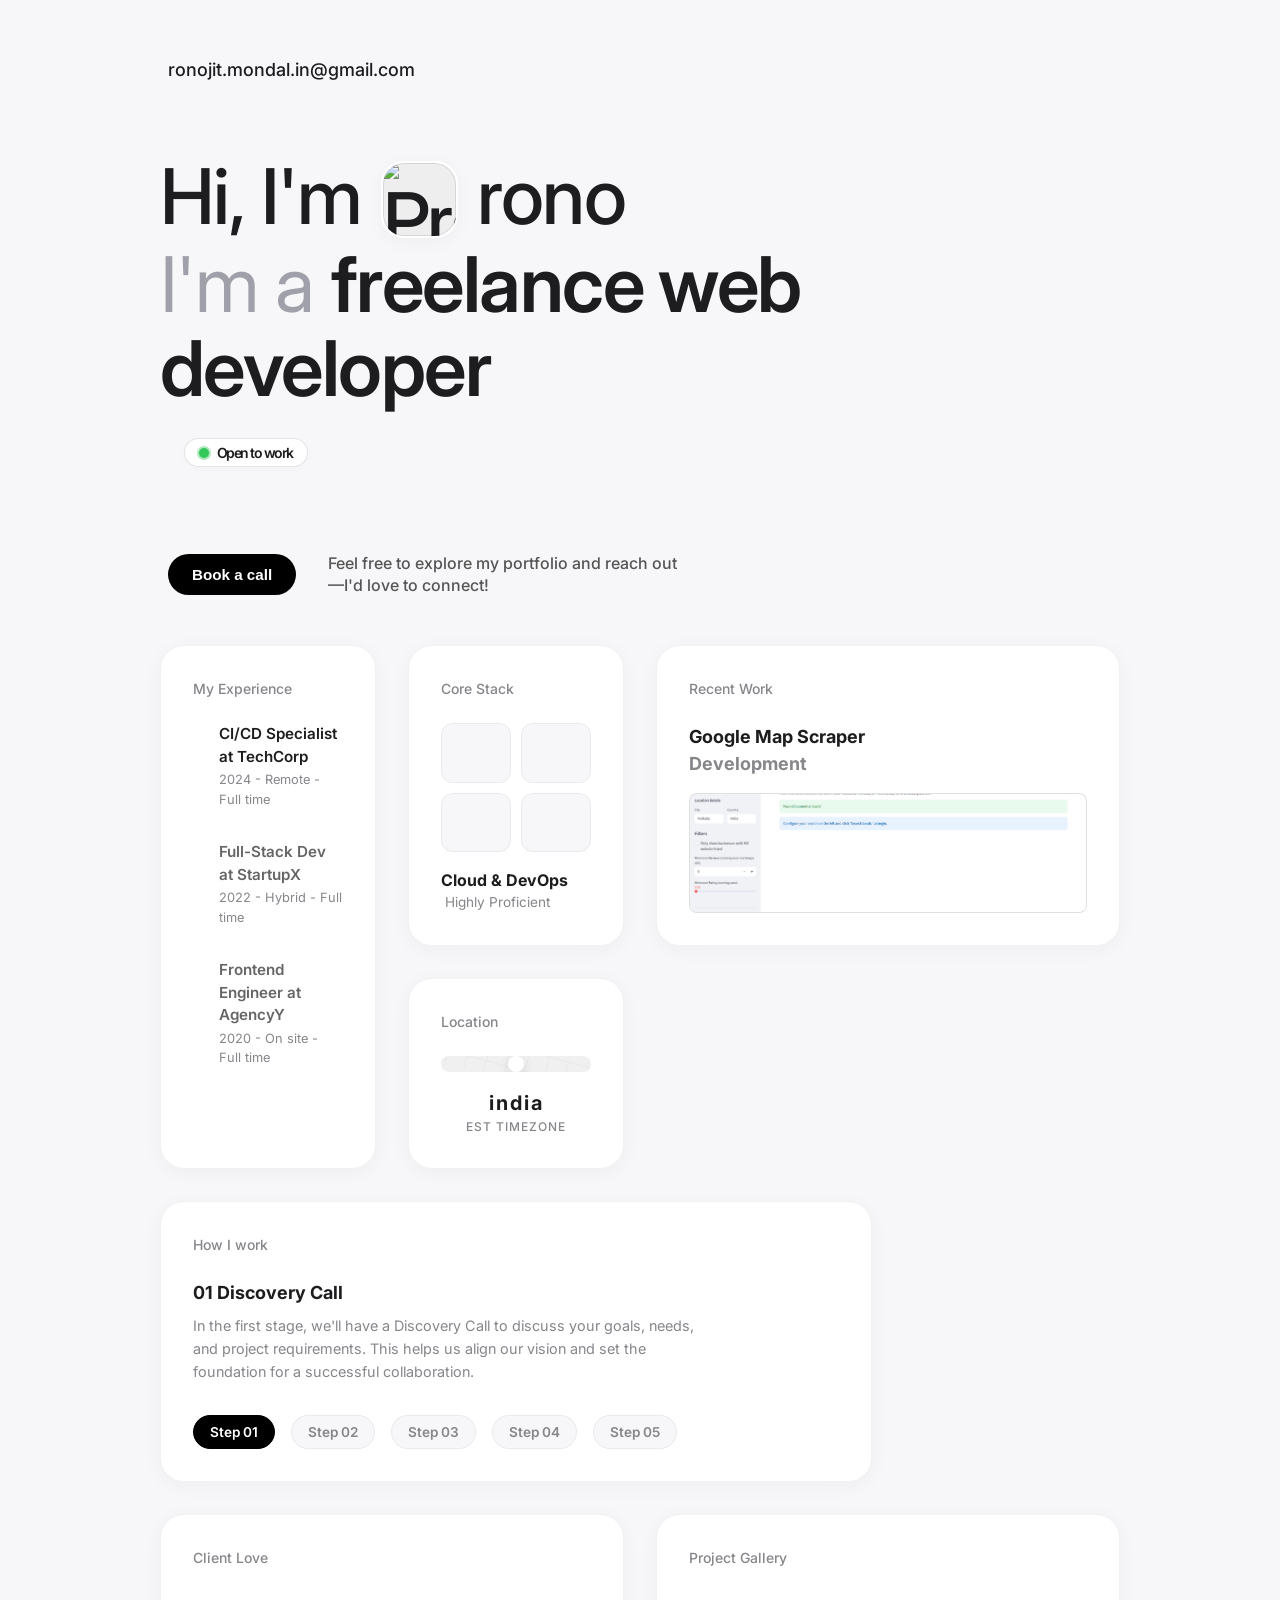
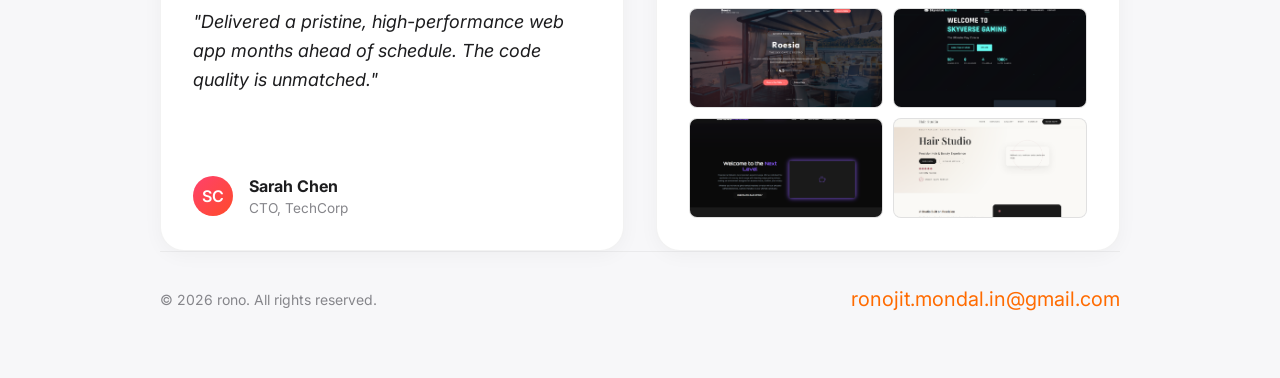
==== index.html @ ab4de9fc "Initial commit for portfolio" ====
<!DOCTYPE html>
<html lang="en">

<head>
    <meta charset="UTF-8">
    <meta name="viewport" content="width=device-width, initial-scale=1.0">
    <title>Hi, I'm rono </title>
    <!-- SEO Meta Tags -->
    <meta name="description" content="Portfolio of a Full-Stack Developer & CI/CD Specialist.">
    <!-- Google Fonts -->
    <link rel="preconnect" href="https://fonts.googleapis.com">
    <link rel="preconnect" href="https://fonts.gstatic.com" crossorigin>
    <link href="https://fonts.googleapis.com/css2?family=Inter:wght@400;500;600;700;800&display=swap" rel="stylesheet">
    <!-- Phosphor Icons for Tech Logos & UI elements -->
    <script src="https://unpkg.com/@phosphor-icons/web"></script>
    <link rel="stylesheet" href="styles.css">
</head>

<body>
    <div class="layout-wrapper">
        <header class="header">
            <div class="logo-area">
                <i class="ph-fill ph-triangle logo-icon"></i>
                <a href="mailto:ronojit.mondal.in@gmail.com" class="email-link">ronojit.mondal.in@gmail.com</a>
            </div>
        </header>

        <main class="main-content">
            <!-- Hero Section -->
            <section class="hero-section reveal">
                <h1 class="hero-text">
                    Hi, I'm
                    <div class="inline-avatar-wrapper">
                        <img src="assets/images/image_0.png" alt="Profile Avatar" class="inline-avatar">
                    </div>
                    rono
                    <br>
                    <span class="hero-role-faint">I'm a <strong class="hero-role-strong">freelance web
                            developer</strong> </span>
                    <br>
                    <span class="hero-company"></span>
                    <div class="status-pill">
                        <span class="status-dot"></span>
                        Open to work
                    </div>
                </h1>

                <div class="hero-actions">
                    <button class="btn-pill btn-dark">Book a call</button>
                    <p class="hero-subtext">Feel free to explore my portfolio and reach out<br>—I'd love to connect!</p>
                </div>
            </section>

            <!-- Bento Grid Content -->
            <section class="bento-grid">

                <!-- Card 1: Experience (Tall) -->
                <div class="bento-card card-tall reveal">
                    <h3 class="card-title text-muted">My Experience</h3>
                    <div class="timeline">
                        <div class="timeline-item active">
                            <i class="ph-fill ph-circle text-accent timeline-icon"></i>
                            <div>
                                <h4>CI/CD Specialist at TechCorp</h4>
                                <p class="text-muted">2024 - Remote - Full time</p>
                            </div>
                        </div>
                        <div class="timeline-item">
                            <i class="ph-fill ph-circle text-muted timeline-icon"></i>
                            <div>
                                <h4>Full-Stack Dev at StartupX</h4>
                                <p class="text-muted">2022 - Hybrid - Full time</p>
                            </div>
                        </div>
                        <div class="timeline-item">
                            <i class="ph-fill ph-circle text-muted timeline-icon"></i>
                            <div>
                                <h4>Frontend Engineer at AgencyY</h4>
                                <p class="text-muted">2020 - On site - Full time</p>
                            </div>
                        </div>
                        <div class="timeline-line"></div>
                    </div>
                </div>

                <!-- Card 2: Tech Stack (Square) -->
                <div class="bento-card bento-stack reveal" style="transition-delay: 100ms;">
                    <h3 class="card-title text-muted">Core Stack</h3>
                    <div class="stack-grid">
                        <div class="stack-icon-wrapper"><i class="ph ph-file-jsx"></i></div>
                        <div class="stack-icon-wrapper"><i class="ph ph-file-ts"></i></div>
                        <div class="stack-icon-wrapper"><i class="ph ph-database"></i></div>
                        <div class="stack-icon-wrapper"><i class="ph ph-cube"></i></div>
                    </div>
                    <div class="stack-footer">
                        <h4>Cloud & DevOps</h4>
                        <p class="text-muted"><i class="ph-fill ph-play-circle text-accent"></i> Highly Proficient</p>
                    </div>
                </div>

                <!-- Card 3: Featured Project (Square) -->
                <div class="bento-card bento-project reveal" style="transition-delay: 200ms;">
                    <h3 class="card-title text-muted">Recent Work</h3>
                    <h4 class="project-headline">Google Map Scraper<br><span class="text-muted">Development</span>
                    </h4>
                    <div class="project-mockup">
                        <img src="googlemapscaper.png" alt="Google Map Scraper" class="mockup-img">
                    </div>
                </div>

                <!-- Card 4: Location Map (Square) -->
                <div class="bento-card bento-map reveal" style="transition-delay: 300ms;">
                    <h3 class="card-title text-muted">Location</h3>
                    <div class="map-container">
                        <!-- Pure CSS map representation for the minimalist look -->
                        <div class="map-grid-lines"></div>
                        <div class="map-pin"><i class="ph-fill ph-map-pin"></i></div>
                    </div>
                    <div class="map-footer">
                        <h4>india</h4>
                        <p class="text-muted">EST TIMEZONE</p>
                    </div>
                </div>

                <!-- Card 5: How I Work (Wide) -->
                <div class="bento-card card-wide reveal" style="transition-delay: 400ms;">
                    <h3 class="card-title text-muted">How I work</h3>

                    <div class="process-header">
                        <h4>01 Discovery Call</h4>
                        <p class="text-muted">In the first stage, we'll have a Discovery Call to discuss your goals,
                            needs, and project requirements. This helps us align our vision and set the foundation for a
                            successful collaboration.</p>
                    </div>

                    <div class="process-steps">
                        <div class="step-pill active">Step 01</div>
                        <div class="step-pill">Step 02</div>
                        <div class="step-pill">Step 03</div>
                        <div class="step-pill">Step 04</div>
                        <div class="step-pill">Step 05</div>
                    </div>
                </div>

                <!-- Card 6: Testimonials -->
                <div class="bento-card bento-testimonial reveal" style="transition-delay: 500ms;">
                    <h3 class="card-title text-muted">Client Love</h3>
                    <div class="testimonial-body">
                        <i class="ph-fill ph-quotes text-accent" style="font-size: 2rem;"></i>
                        <p class="testimonial-quote">"Delivered a pristine, high-performance web app months ahead of
                            schedule. The code quality is unmatched."</p>
                        <div class="testimonial-author">
                            <div class="author-avatar bg-gradient-1">SC</div>
                            <div class="author-info">
                                <strong>Sarah Chen</strong>
                                <span class="text-muted" style="font-size: 0.85rem;">CTO, TechCorp</span>
                            </div>
                        </div>
                    </div>
                </div>

                <!-- Card 7: Project Images Gallery -->
                <div class="bento-card bento-gallery reveal" style="transition-delay: 600ms;">
                    <h3 class="card-title text-muted">Project Gallery</h3>
                    <div class="gallery-grid">
                        <div class="gallery-item" title="Project Image 1">
                            <img src="project1.png" alt="Project 1" class="gallery-img">
                        </div>
                        <div class="gallery-item" title="Project Image 2">
                            <img src="project3.png" alt="Project 3" class="gallery-img">
                        </div>
                        <div class="gallery-item" title="Project Image 3">
                            <img src="project4.png" alt="Project 4" class="gallery-img">
                        </div>
                        <div class="gallery-item" title="Project Image 4">
                            <img src="project5.png" alt="Project 5" class="gallery-img">
                        </div>
                    </div>
                </div>

            </section>
        </main>

        <!-- Simple Footer -->
        <footer class="footer reveal" style="transition-delay: 100ms;">
            <div class="footer-content">
                <p>&copy; 2026 rono. All rights reserved.</p>
                <div class="footer-links">
                    <a href="https://linkedin.com" target="_blank" aria-label="LinkedIn"><i
                            class="ph ph-linkedin-logo"></i></a>
                    <a href="https://github.com" target="_blank" aria-label="GitHub"><i
                            class="ph ph-github-logo"></i></a>
                    <a href="mailto:hey@example.com" class="text-accent hover-underline">ronojit.mondal.in@gmail.com</a>
                </div>
            </div>
        </footer>
    </div>

    <script src="script.js"></script>
</body>

</html>
---- styles.css ----
/* 
  Bento Box Design Theme
*/

:root {
    /* Site-Wide Variables */
    --bg-color: #f7f7f9;
    /* Light off-white background */
    --card-bg: #ffffff;
    --text-main: #1d1d1f;
    /* Soft Apple black */
    --text-muted: #86868b;
    --text-light: #f5f5f7;

    --accent-orange: #ff6b00;
    /* Matching the reference */
    --accent-green: #34c759;
    /* For the 'open to work' dot */

    --font-main: 'Inter', -apple-system, BlinkMacSystemFont, sans-serif;

    /* Spacing & Layout */
    --max-width: 960px;
    /* Constrained width for Bento */
    --spacing-xs: 0.5rem;
    --spacing-sm: 1rem;
    --spacing-md: 1.5rem;
    --spacing-lg: 2rem;
    --spacing-xl: 3rem;

    /* Radii */
    --radius-card: 24px;
    --radius-pill: 9999px;

    /* Effects */
    --shadow-card: 0 4px 20px rgba(0, 0, 0, 0.04);
    --border-subtle: 1px solid rgba(0, 0, 0, 0.05);
    --transition: all 0.3s cubic-bezier(0.25, 0.8, 0.25, 1);
}

/* Reset & Base Styles */
* {
    margin: 0;
    padding: 0;
    box-sizing: border-box;
}

body {
    font-family: var(--font-main);
    background-color: var(--bg-color);
    color: var(--text-main);
    line-height: 1.5;
    -webkit-font-smoothing: antialiased;
    padding: 2rem;
}

a {
    color: inherit;
    text-decoration: none;
}

/* Typography Utilities */
.text-accent {
    color: var(--accent-orange);
}

.text-muted {
    color: var(--text-muted);
}

/* Layout Wrapper */
.layout-wrapper {
    max-width: var(--max-width);
    margin: 0 auto;
}

/* --- HEADER --- */
.header {
    display: flex;
    justify-content: space-between;
    align-items: center;
    padding: var(--spacing-md) 0;
    margin-bottom: var(--spacing-xl);
}

.logo-area {
    display: flex;
    align-items: center;
    gap: var(--spacing-xs);
    font-weight: 500;
    font-size: 1.125rem;
}

.logo-icon {
    font-size: 1.5rem;
}

.email-link {
    transition: opacity 0.2s;
}

.email-link:hover {
    opacity: 0.7;
}

.menu-btn {
    background: var(--card-bg);
    border: var(--border-subtle);
    border-radius: 50%;
    width: 44px;
    height: 44px;
    display: flex;
    align-items: center;
    justify-content: center;
    cursor: pointer;
    font-size: 1.25rem;
    box-shadow: var(--shadow-card);
    transition: var(--transition);
}

.menu-btn:hover {
    transform: scale(1.05);
}

/* Reuseable Buttons */
.btn-pill {
    display: inline-flex;
    align-items: center;
    padding: 0.75rem 1.5rem;
    border-radius: var(--radius-pill);
    font-weight: 600;
    font-size: 0.95rem;
    cursor: pointer;
    transition: var(--transition);
    border: none;
}

.btn-dark {
    background-color: #000;
    color: #fff;
}

.btn-dark:hover {
    background-color: #222;
    transform: translateY(-2px);
}

/* Reveal Animations */
.reveal {
    opacity: 0;
    transform: translateY(20px) scale(0.98);
    transition: opacity 0.6s ease-out, transform 0.6s ease-out;
}

.reveal.visible {
    opacity: 1;
    transform: translateY(0) scale(1);
}

/* Responsive */
@media (max-width: 768px) {
    body {
        padding: 1rem;
    }
}

/* --- HERO SECTION --- */
.hero-section {
    padding: var(--spacing-xxl) 0 var(--spacing-xl) 0;
    display: flex;
    flex-direction: column;
    align-items: flex-start;
    margin-bottom: var(--spacing-xl);
}

.hero-text {
    font-size: clamp(3rem, 6vw, 5rem);
    font-weight: 500;
    /* Matching reference: standard weight for greeting */
    line-height: 1.1;
    letter-spacing: -0.02em;
    color: var(--text-main);
    position: relative;
    margin-bottom: var(--spacing-lg);
}

/* Inline Avatar Magic */
.inline-avatar-wrapper {
    display: inline-block;
    width: clamp(3.5rem, 6vw, 5.5rem);
    height: clamp(3.5rem, 6vw, 5.5rem);
    vertical-align: middle;
    border-radius: 30%;
    /* Soft squircle */
    overflow: hidden;
    margin: 0 0.2rem;
    transform: translateY(-5px);
    /* Fine-tune vertical alignment with text */
    box-shadow: var(--shadow-card);
    border: 2px solid white;
    /* Adds pop */
    position: relative;
}

.inline-avatar {
    width: 100%;
    height: 100%;
    object-fit: cover;
    object-position: center 20%;
    background: #eee;
}

/* Add a subtle glow/shadow behind avatar like the reference */
.inline-avatar-wrapper::after {
    content: '';
    position: absolute;
    top: 0;
    left: 0;
    right: 0;
    bottom: 0;
    box-shadow: inset 0 0 0 1px rgba(0, 0, 0, 0.1);
    border-radius: 30%;
    pointer-events: none;
}

.hero-role-faint {
    color: #a0a0aa;
    /* Very light faint grey for "I'm a" */
    font-weight: 400;
}

.hero-role-strong {
    color: var(--text-main);
    /* Black for Role */
    font-weight: 600;
}

.hero-company {
    color: var(--accent-orange);
    font-weight: 600;
}

/* Status Pill */
.status-pill {
    display: inline-flex;
    align-items: center;
    gap: 8px;
    padding: 6px 14px;
    background: var(--card-bg);
    border: 1px solid rgba(0, 0, 0, 0.1);
    border-radius: var(--radius-pill);
    font-size: 0.875rem;
    font-weight: 600;
    color: var(--text-main);
    margin-left: var(--spacing-md);
    box-shadow: 0 2px 8px rgba(0, 0, 0, 0.02);
    vertical-align: middle;
    transform: translateY(-8px);
}

.status-dot {
    width: 10px;
    height: 10px;
    background-color: var(--accent-green);
    border-radius: 50%;
    display: inline-block;
    position: relative;
}

.status-dot::after {
    content: '';
    position: absolute;
    top: -2px;
    left: -2px;
    right: -2px;
    bottom: -2px;
    border-radius: 50%;
    background-color: var(--accent-green);
    opacity: 0.4;
    animation: pulse 2s infinite;
}

@keyframes pulse {
    0% {
        transform: scale(1);
        opacity: 0.4;
    }

    70% {
        transform: scale(1.6);
        opacity: 0;
    }

    100% {
        transform: scale(1);
        opacity: 0;
    }
}

/* Hero Actions */
.hero-actions {
    display: flex;
    align-items: center;
    gap: var(--spacing-lg);
    margin-top: var(--spacing-md);
    padding-left: 0.5rem;
    /* Slight optical alignment */
}

.hero-subtext {
    font-size: 1rem;
    color: #555;
    font-weight: 500;
    line-height: 1.4;
}

/* Responsive */
@media (max-width: 768px) {
    body {
        padding: 1rem;
    }

    .hero-text {
        font-size: 2.5rem;
    }

    .status-pill {
        display: block;
        /* Move to new line on mobile */
        margin-left: 0;
        margin-top: var(--spacing-sm);
        width: max-content;
        transform: none;
    }

    .hero-actions {
        flex-direction: column;
        align-items: flex-start;
        gap: var(--spacing-sm);
    }
}

/* --- BENTO GRID --- */
.bento-grid {
    display: grid;
    grid-template-columns: repeat(4, 1fr);
    grid-auto-rows: minmap(250px, auto);
    gap: var(--spacing-lg);
    margin-bottom: var(--spacing-xxl);
}

.bento-card {
    background: var(--card-bg);
    border-radius: var(--radius-card);
    padding: var(--spacing-lg);
    box-shadow: var(--shadow-card);
    border: var(--border-subtle);
    display: flex;
    flex-direction: column;
    position: relative;
    overflow: hidden;
    transition: transform 0.3s ease, box-shadow 0.3s ease;
}

.bento-card:hover {
    transform: translateY(-4px);
    box-shadow: 0 10px 30px rgba(0, 0, 0, 0.06);
}

.card-title {
    font-size: 0.875rem;
    font-weight: 500;
    margin-bottom: var(--spacing-md);
    color: var(--text-muted);
}

/* Specific Card Layouts */
.card-tall {
    grid-column: span 1;
    grid-row: span 2;
}

.bento-stack {
    grid-column: span 1;
    grid-row: span 1;
    justify-content: space-between;
}

.bento-project {
    grid-column: span 2;
    grid-row: span 1;
}

.bento-map {
    grid-column: span 1;
    grid-row: span 1;
}

.card-wide {
    grid-column: span 3;
    grid-row: span 1;
}

/* Card: Timeline (Experience) */
.timeline {
    position: relative;
    flex-grow: 1;
    display: flex;
    flex-direction: column;
    gap: var(--spacing-lg);
    padding-left: 10px;
}

.timeline-line {
    position: absolute;
    left: 14px;
    /* Align with center of icon */
    top: 10px;
    bottom: 0px;
    width: 2px;
    background: var(--border-subtle);
    z-index: 0;
}

.timeline-item {
    position: relative;
    z-index: 1;
    margin-left: 1rem;
    transition: transform 0.3s ease;
}

.timeline-item:hover {
    transform: translateX(5px);
}

.timeline-icon {
    position: absolute;
    left: -28px;
    /* Pull icon left to align over line */
    top: 4px;
    background: var(--card-bg);
    /* Block out the line behind the icon */
}

.timeline-item h4 {
    font-size: 0.95rem;
    font-weight: 600;
    margin-bottom: 2px;
}

.timeline-item p {
    font-size: 0.8rem;
}

.timeline-item.active h4 {
    color: var(--text-main);
}

.timeline-item:not(.active) h4 {
    color: #666;
}

/* Card: Tech Stack */
.stack-grid {
    display: grid;
    grid-template-columns: 1fr 1fr;
    gap: 10px;
    flex-grow: 1;
    margin-bottom: var(--spacing-sm);
}

.stack-icon-wrapper {
    background: #f7f7f9;
    border-radius: 12px;
    display: flex;
    align-items: center;
    justify-content: center;
    font-size: 2.5rem;
    color: var(--text-main);
    border: var(--border-subtle);
    transition: transform 0.3s cubic-bezier(0.175, 0.885, 0.32, 1.275), color 0.3s ease, background 0.3s ease;
}

.stack-icon-wrapper:hover {
    transform: translateY(-5px) scale(1.1);
    color: var(--accent-orange);
    background: #fff;
    box-shadow: 0 4px 12px rgba(0,0,0,0.05);
}

.stack-footer h4 {
    font-size: 1rem;
}

.stack-footer p {
    font-size: 0.85rem;
    display: flex;
    align-items: center;
    gap: 4px;
}

/* Card: Featured Project */
.project-headline {
    font-size: 1.125rem;
    margin-bottom: var(--spacing-sm);
}

.project-mockup {
    background: #ececec;
    border-radius: 8px;
    height: 120px;
    width: 100%;
    margin-top: auto;
    border: var(--border-subtle);
    overflow: hidden;
    position: relative;
}

.mockup-img {
    width: 100%;
    height: 100%;
    object-fit: cover;
    transition: transform 0.5s ease;
}

.bento-project:hover .mockup-img {
    transform: scale(1.05);
}

.placeholder-bg-1 {
    background: linear-gradient(135deg, #fcebb6 0%, #f09819 100%);
    width: 100%;
    height: 100%;
    border-radius: 8px;
}

/* Card: Location Map */
.map-container {
    background: #f0f0f0;
    border-radius: 12px;
    flex-grow: 1;
    margin-bottom: var(--spacing-sm);
    position: relative;
    display: flex;
    align-items: center;
    justify-content: center;
    overflow: hidden;
}

.map-grid-lines {
    position: absolute;
    width: 200%;
    height: 200%;
    background-image: linear-gradient(#e5e5e5 1px, transparent 1px), linear-gradient(90deg, #e5e5e5 1px, transparent 1px);
    background-size: 20px 20px;
    opacity: 0.7;
    transform: rotate(15deg);
}

.map-pin {
    font-size: 2rem;
    color: var(--text-main);
    background: white;
    border-radius: 50%;
    padding: 8px;
    box-shadow: 0 4px 12px rgba(0, 0, 0, 0.1);
    position: relative;
    z-index: 1;
}

.map-footer {
    text-align: center;
}

.map-footer h4 {
    font-size: 1.25rem;
    letter-spacing: 2px;
}

.map-footer p {
    font-size: 0.75rem;
    font-weight: 500;
    letter-spacing: 1px;
}

/* Card: How I work */
.process-header {
    margin-bottom: var(--spacing-lg);
    max-width: 80%;
}

.process-header h4 {
    font-size: 1.125rem;
    margin-bottom: 0.5rem;
}

.process-header p {
    font-size: 0.9rem;
    line-height: 1.6;
}

.process-steps {
    display: flex;
    gap: var(--spacing-sm);
    margin-top: auto;
}

.step-pill {
    padding: 6px 16px;
    border-radius: var(--radius-pill);
    font-size: 0.85rem;
    font-weight: 600;
    color: var(--text-muted);
    background: var(--bg-color);
    border: var(--border-subtle);
}

.step-pill.active {
    background: #000;
    color: #fff;
    border-color: #000;
}

/* Card: Testimonial */
.bento-testimonial {
    grid-column: span 2;
    grid-row: span 1;
    display: flex;
    flex-direction: column;
}

.testimonial-body {
    flex-grow: 1;
    display: flex;
    flex-direction: column;
    justify-content: center;
}

.testimonial-quote {
    font-size: 1.125rem;
    font-style: italic;
    margin: var(--spacing-sm) 0 var(--spacing-md) 0;
    line-height: 1.6;
}

.testimonial-author {
    display: flex;
    align-items: center;
    gap: var(--spacing-sm);
    margin-top: auto;
}

.author-avatar {
    width: 40px;
    height: 40px;
    border-radius: 50%;
    display: flex;
    align-items: center;
    justify-content: center;
    color: white;
    font-weight: 600;
}

.bg-gradient-1 {
    background: linear-gradient(135deg, #FF416C 0%, #FF4B2B 100%);
}

.author-info {
    display: flex;
    flex-direction: column;
}

/* Card: Project Gallery */
.bento-gallery {
    grid-column: span 2;
    grid-row: span 1;
    display: flex;
    flex-direction: column;
}

.gallery-grid {
    display: grid;
    grid-template-columns: 1fr 1fr;
    grid-template-rows: 1fr 1fr;
    gap: 10px;
    flex-grow: 1;
    margin-top: var(--spacing-sm);
}

.gallery-item {
    border-radius: 8px;
    background-color: #ececec;
    border: var(--border-subtle);
    overflow: hidden;
    position: relative;
    width: 100%;
    height: 100px;
}

.gallery-img {
    width: 100%;
    height: 100%;
    object-fit: cover;
    transition: transform 0.4s ease;
}

.gallery-item:hover .gallery-img {
    transform: scale(1.1);
}

.placeholder-bg-2 {
    background: linear-gradient(135deg, #11998e 0%, #38ef7d 100%);
}

.placeholder-bg-3 {
    background: linear-gradient(135deg, #8E2DE2 0%, #4A00E0 100%);
}

.placeholder-bg-4 {
    background: linear-gradient(135deg, #4b1248 0%, #F0C27B 100%);
}

.placeholder-bg-5 {
    background: linear-gradient(135deg, #1A2980 0%, #26D0CE 100%);
}

/* Grid Responsive Rules */
@media (max-width: 992px) {
    .bento-grid {
        grid-template-columns: repeat(2, 1fr);
    }

    .card-wide,
    .bento-testimonial,
    .bento-gallery {
        grid-column: span 2;
    }

    .bento-project {
        grid-column: span 1;
    }
}

@media (max-width: 650px) {
    .bento-grid {
        grid-template-columns: 1fr;
    }

    .card-tall,
    .bento-stack,
    .bento-project,
    .bento-map,
    .card-wide,
    .bento-testimonial,
    .bento-gallery {
        grid-column: span 1;
    }

    .process-steps {
        flex-wrap: wrap;
    }
}

/* --- FOOTER --- */
.footer {
    border-top: var(--border-subtle);
    padding: var(--spacing-lg) 0;
    margin-top: var(--spacing-xxl);
}

.footer-content {
    display: flex;
    justify-content: space-between;
    align-items: center;
    color: var(--text-muted);
    font-size: 0.875rem;
}

.footer-links {
    display: flex;
    align-items: center;
    gap: var(--spacing-md);
    font-size: 1.25rem;
}

.footer-links a {
    transition: color var(--transition), transform 0.3s ease;
    display: inline-block;
}

.footer-links a:hover {
    color: var(--text-main);
    transform: translateY(-3px) scale(1.1);
}

.hover-underline:hover {
    text-decoration: underline;
}

@media (max-width: 600px) {
    .footer-content {
        flex-direction: column;
        gap: var(--spacing-md);
        text-align: center;
    }
}
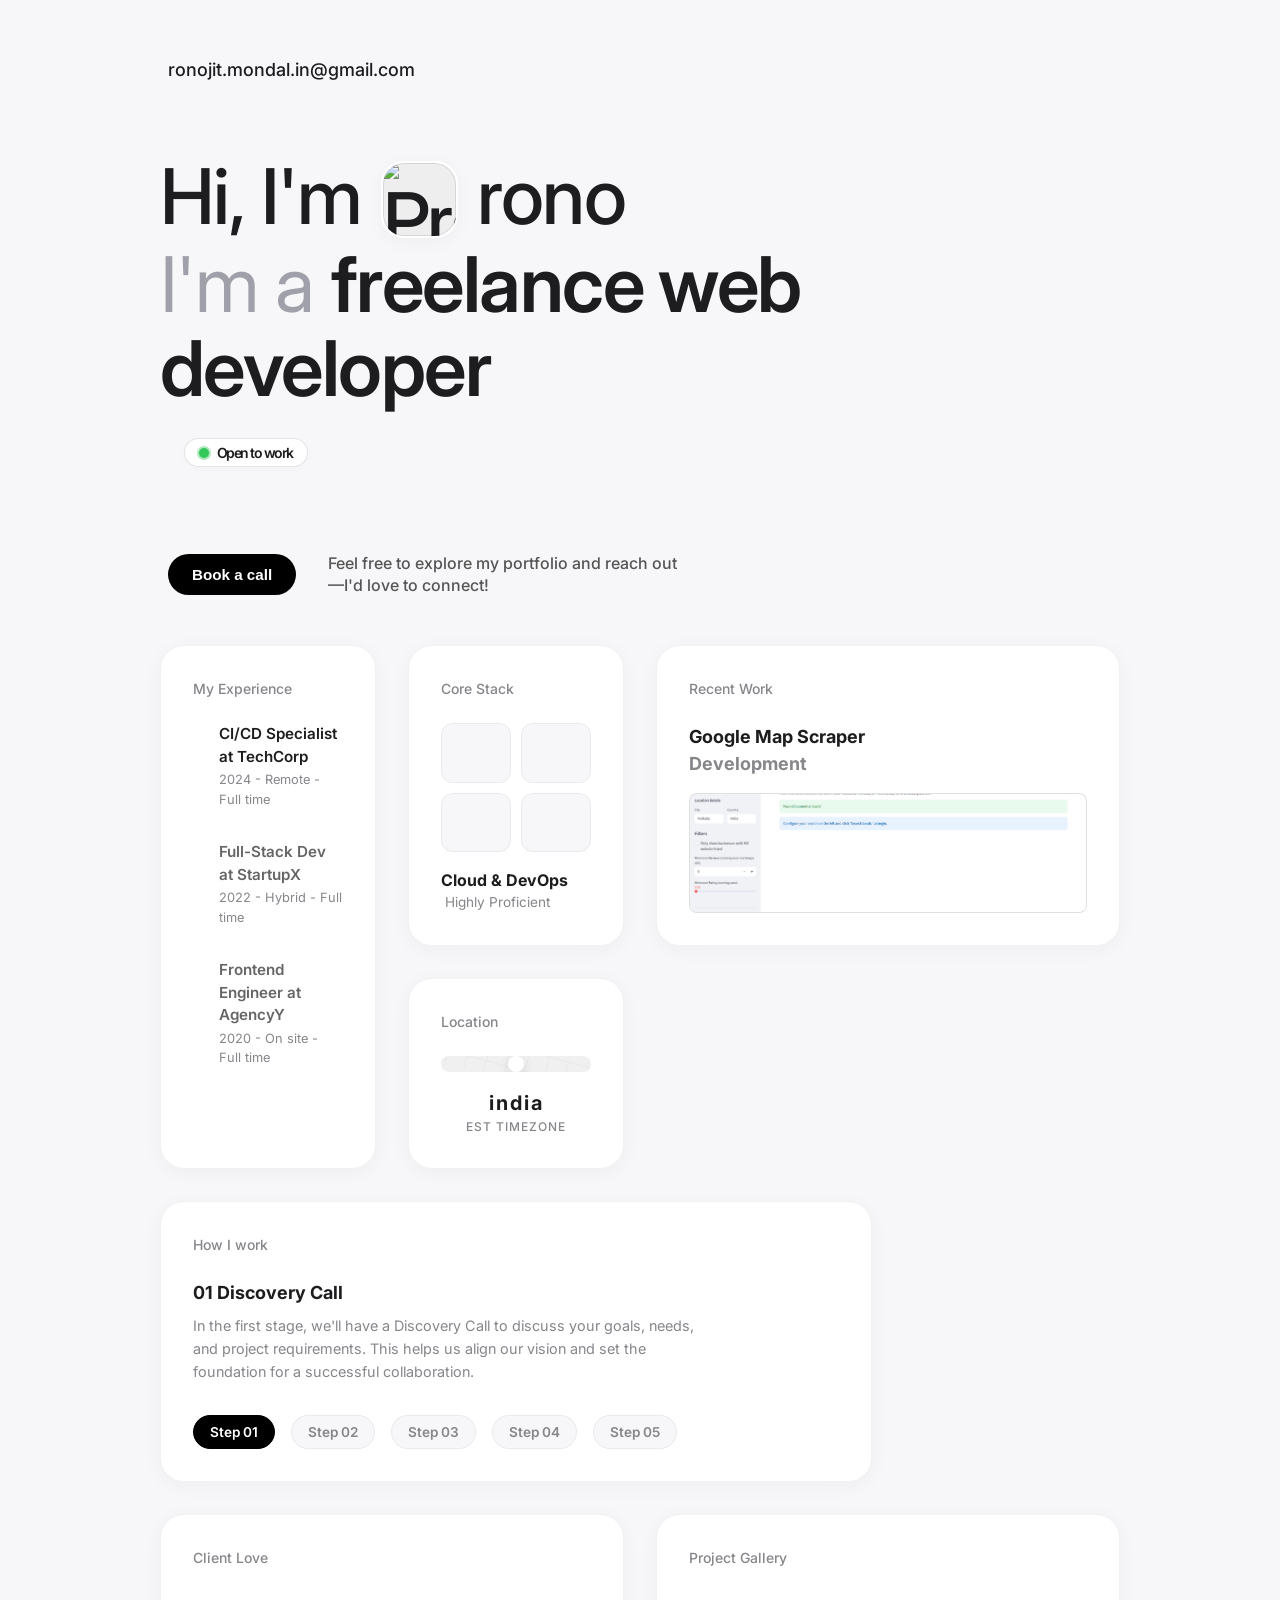
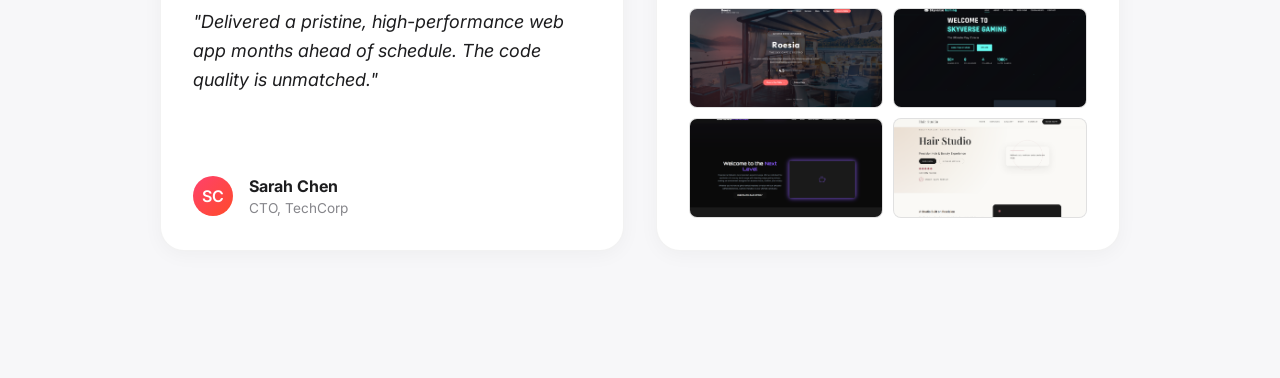
==== commit 917241dd: "Update GitHub profile link" ====
--- a/index.html
+++ b/index.html
@@ -188,9 +188,9 @@
                 <div class="footer-links">
                     <a href="https://linkedin.com" target="_blank" aria-label="LinkedIn"><i
                             class="ph ph-linkedin-logo"></i></a>
-                    <a href="https://github.com" target="_blank" aria-label="GitHub"><i
+                    <a href="https://github.com/ronojitmondalin-freelancer" target="_blank" aria-label="GitHub"><i
                             class="ph ph-github-logo"></i></a>
-                    <a href="mailto:hey@example.com" class="text-accent hover-underline">ronojit.mondal.in@gmail.com</a>
+                    <a href="mailto:ronojit.mondal.in@gmail.com" class="text-accent hover-underline">ronojit.mondal.in@gmail.com</a>
                 </div>
             </div>
         </footer>
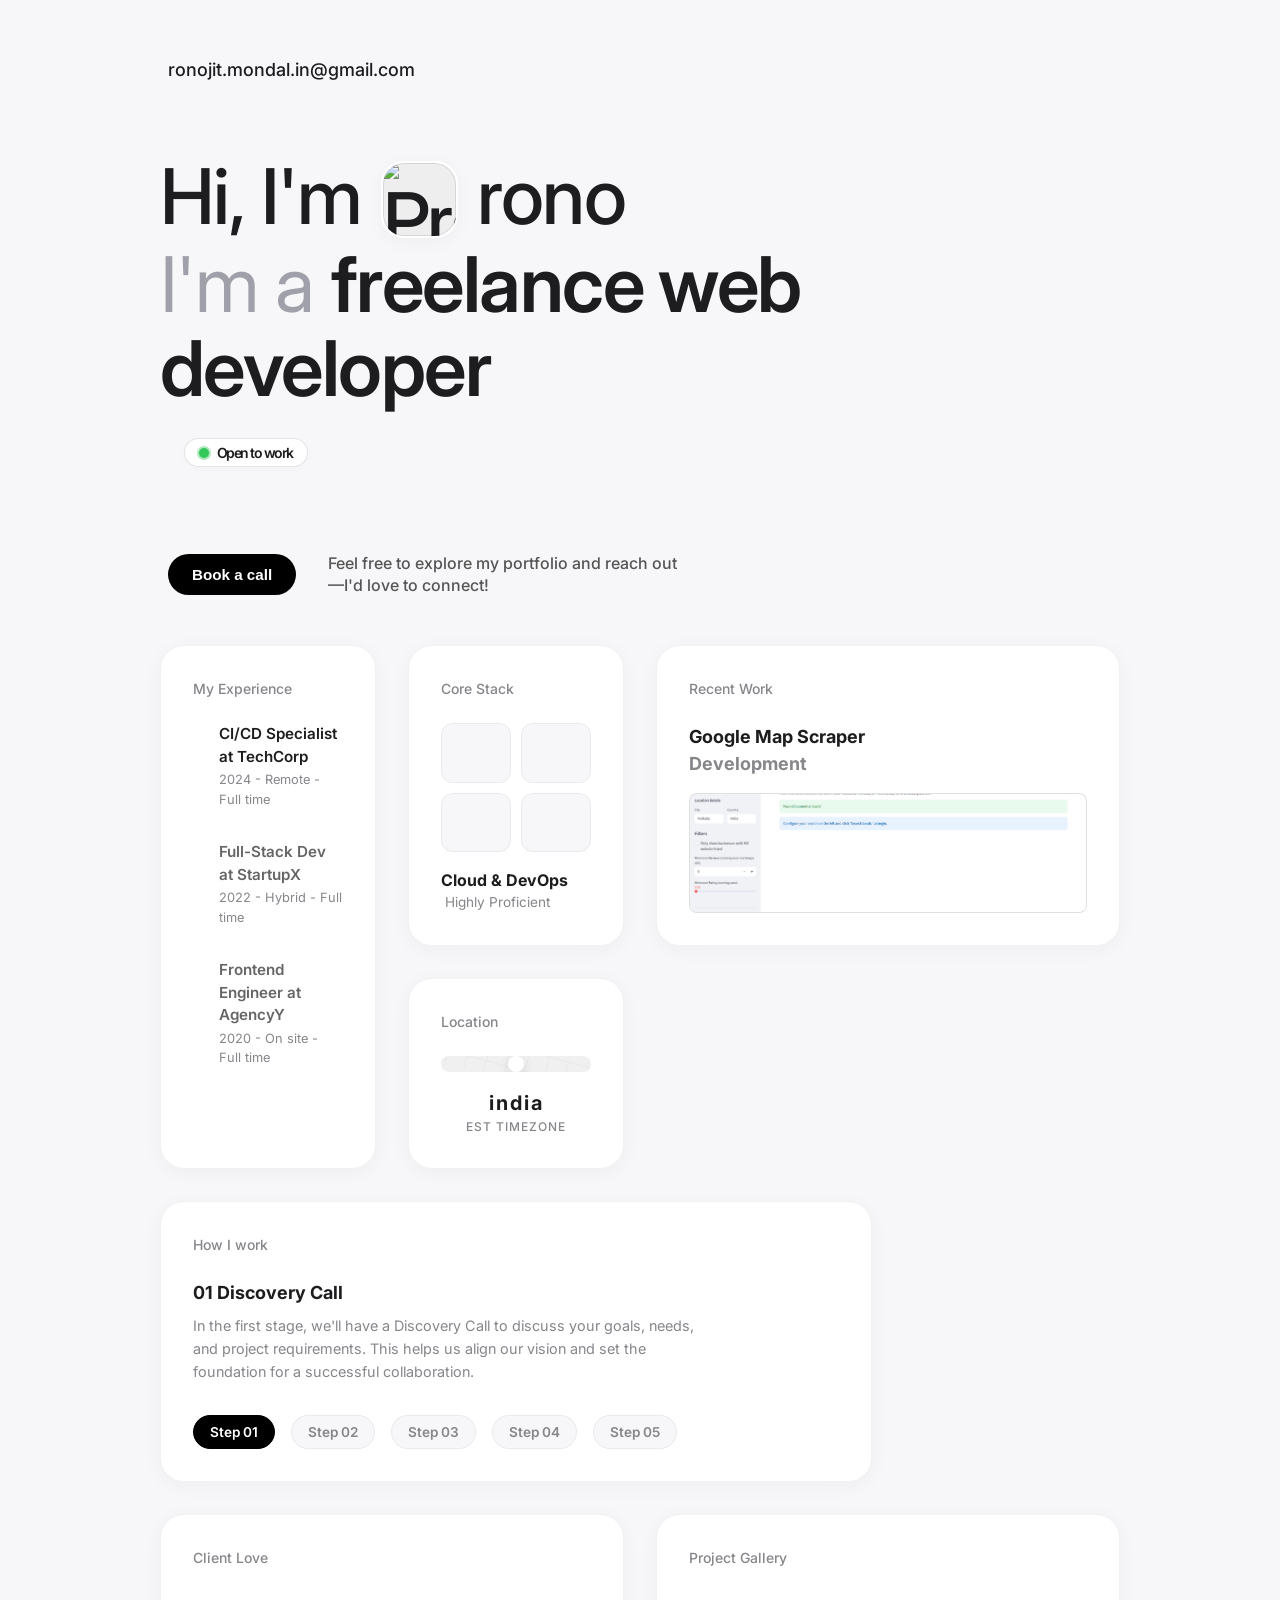
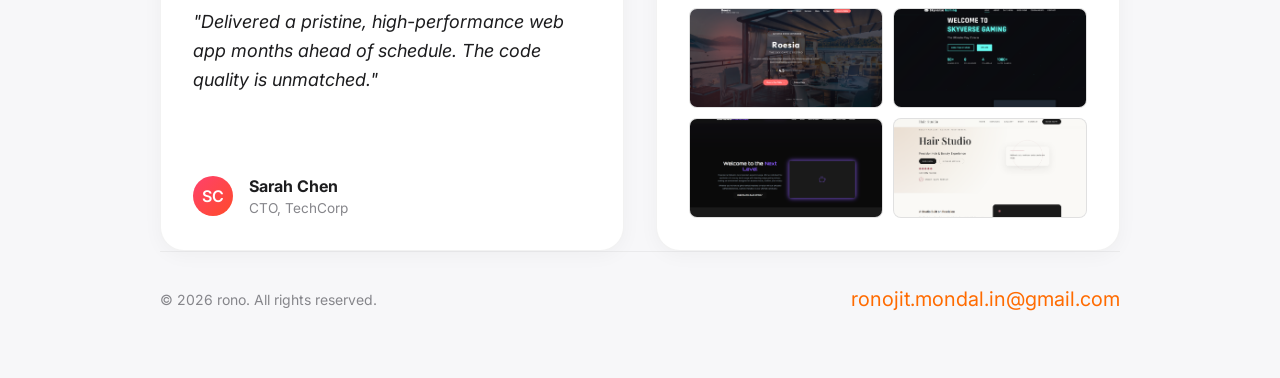
==== commit a3d34ac6: "Update profile image and README" ====
--- a/index.html
+++ b/index.html
@@ -31,7 +31,7 @@
                 <h1 class="hero-text">
                     Hi, I'm
                     <div class="inline-avatar-wrapper">
-                        <img src="assets/images/image_0.png" alt="Profile Avatar" class="inline-avatar">
+                        <img src="assets/images/image0.png" alt="Profile Avatar" class="inline-avatar">
                     </div>
                     rono
                     <br>
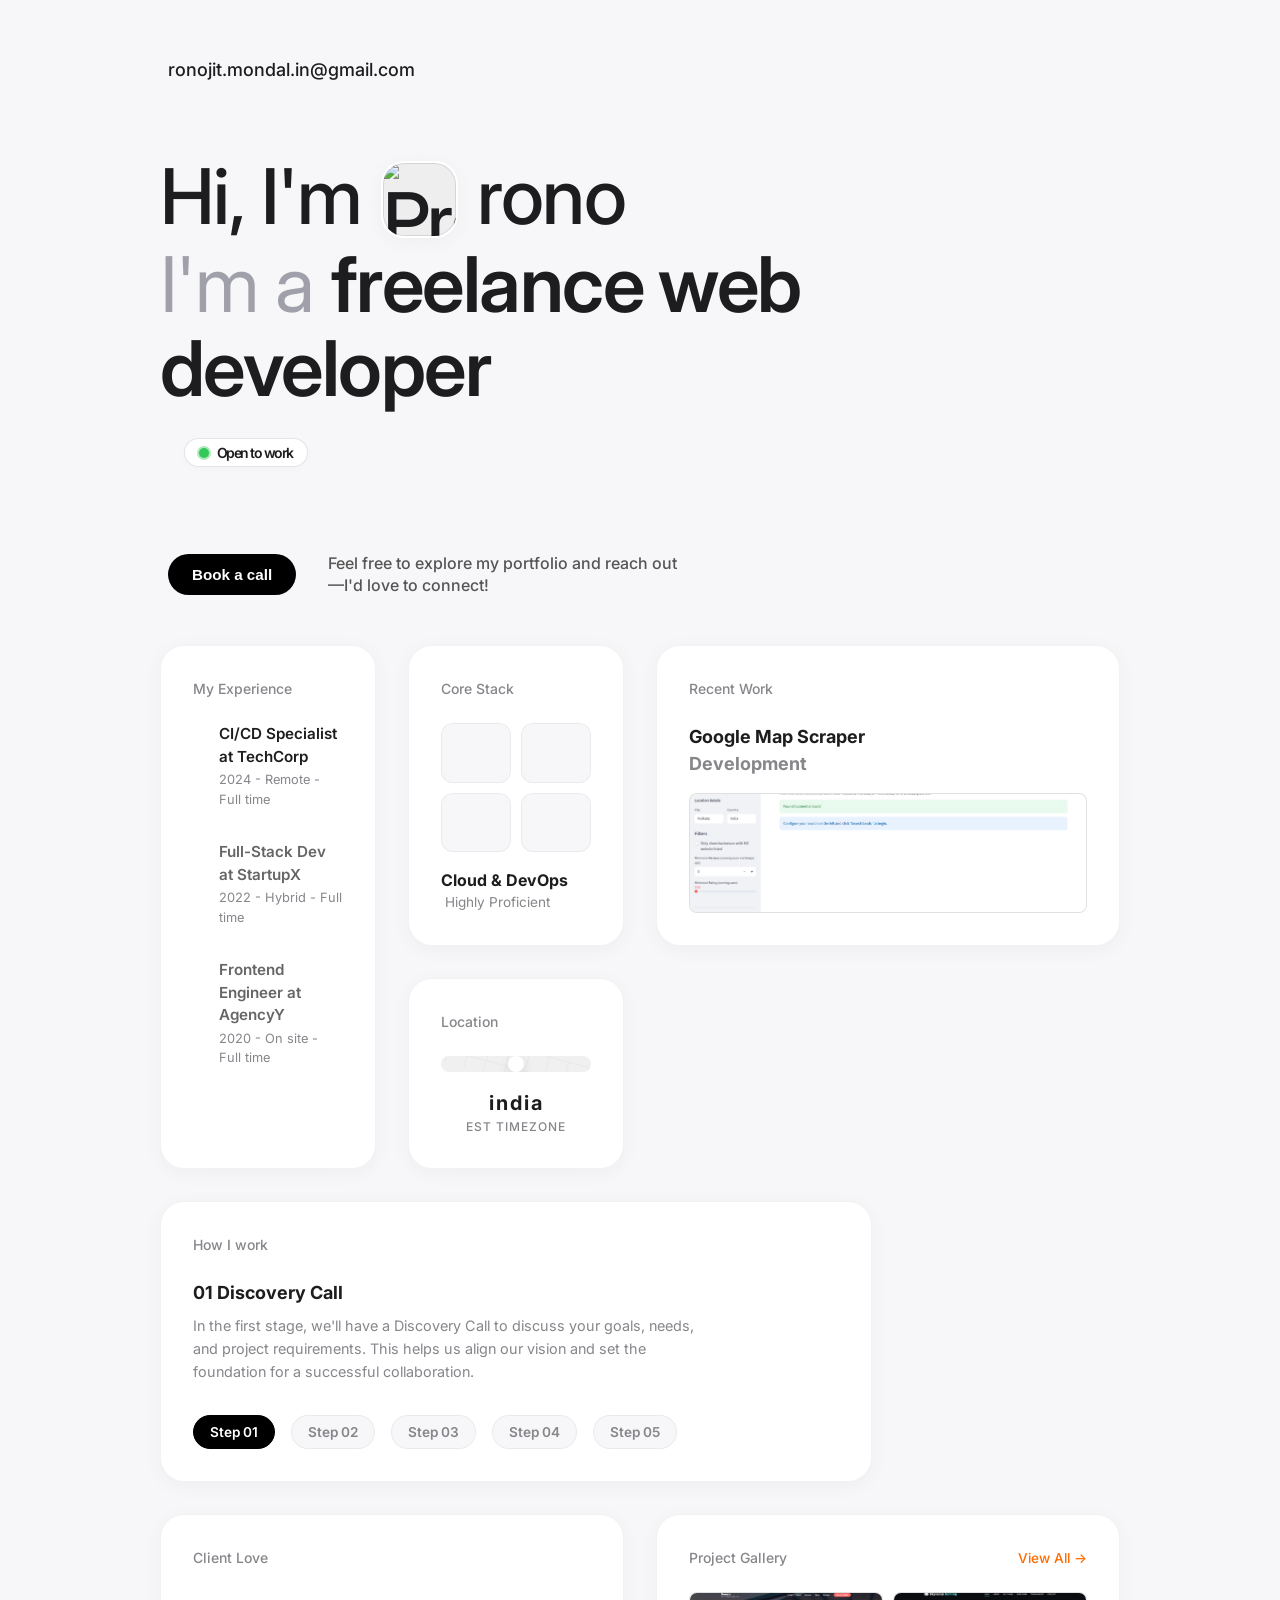
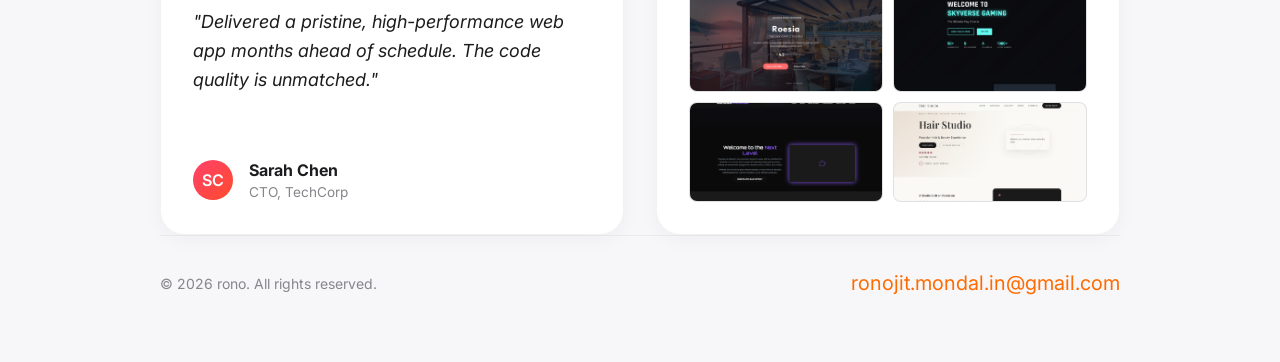
==== commit ac54853a: "feat: add projects gallery page and video auto-config" ====
--- a/index.html
+++ b/index.html
@@ -161,7 +161,10 @@
 
                 <!-- Card 7: Project Images Gallery -->
                 <div class="bento-card bento-gallery reveal" style="transition-delay: 600ms;">
-                    <h3 class="card-title text-muted">Project Gallery</h3>
+                    <div class="gallery-header" style="display: flex; justify-content: space-between; align-items: center; margin-bottom: var(--spacing-xs);">
+                        <h3 class="card-title text-muted" style="margin-bottom: 0;">Project Gallery</h3>
+                        <a href="projects.html" class="text-accent hover-underline" style="font-size: 0.85rem; font-weight: 500;">View All &rarr;</a>
+                    </div>
                     <div class="gallery-grid">
                         <div class="gallery-item" title="Project Image 1">
                             <img src="project1.png" alt="Project 1" class="gallery-img">
